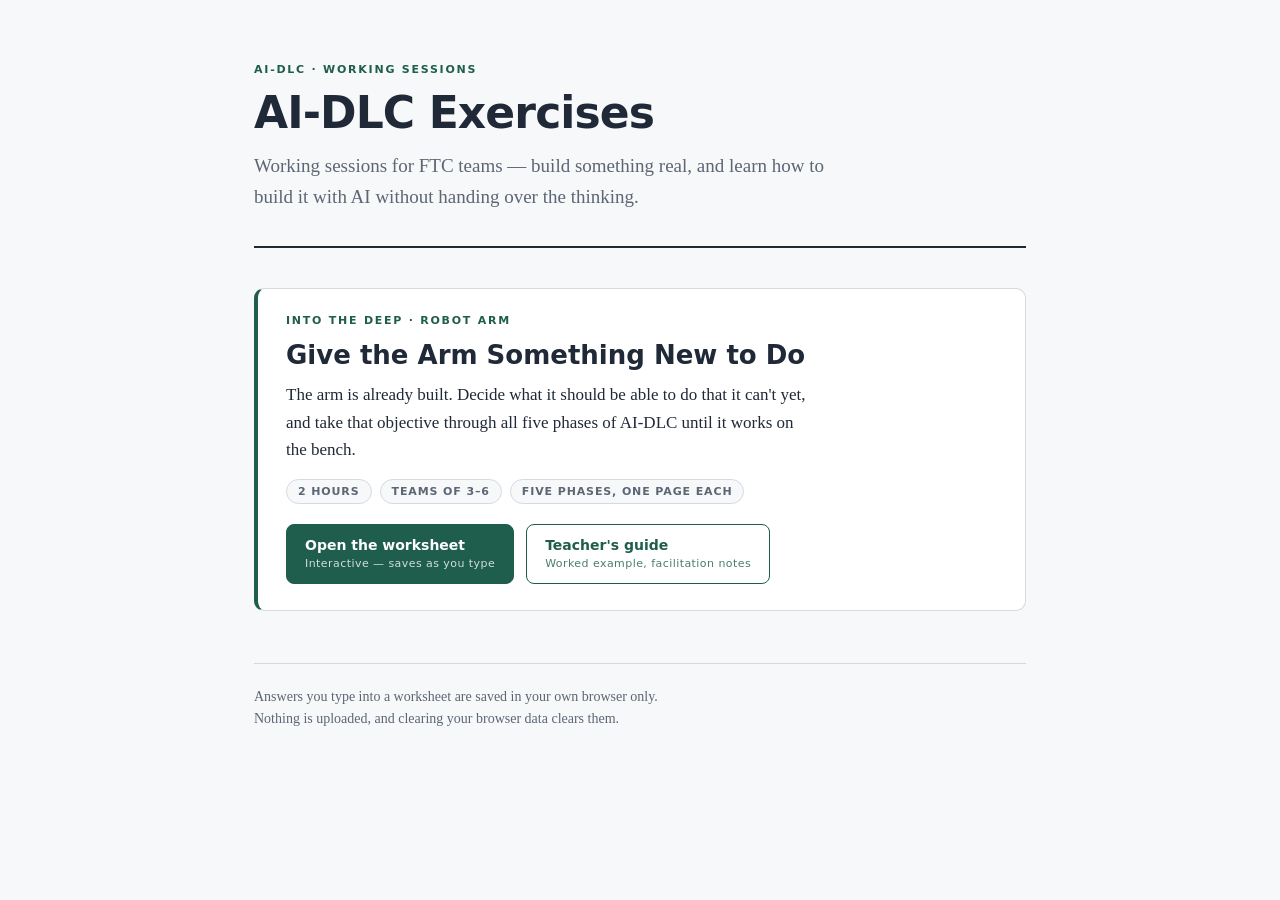
==== docs/index.html @ 49a31e33 "feat(site): interactive worksheets on GitHub Pages, with local autosave Adds docs/ — a static site G" ====
<!doctype html>
<html lang="en"><head>
<meta charset="utf-8">
<meta name="viewport" content="width=device-width,initial-scale=1">
<title>AI-DLC Exercises</title>
<meta name="description" content="Working sessions for FTC teams — build something real, and learn how to build it with AI without handing over the thinking.">
<style>
:root {
  --ink: #1f2937; --ink-soft: #5c6675; --rule: #d5dae1;
  --accent: #1f5d4c; --accent-soft: #eaf2ee; --paper: #fff; --wash: #f7f8f9;
}
* { box-sizing: border-box; }
body {
  margin: 0; background: var(--wash); color: var(--ink);
  font: 400 17px/1.6 Georgia, "Times New Roman", serif;
  -webkit-font-smoothing: antialiased;
}
.site { max-width: 820px; margin: 0 auto; padding: 64px 24px 80px; }

.eyebrow {
  display: block; font: 700 11px/1 "Trebuchet MS", system-ui, sans-serif;
  letter-spacing: .16em; text-transform: uppercase; color: var(--accent); margin-bottom: 14px;
}
.site-head { padding-bottom: 34px; border-bottom: 2px solid var(--ink); margin-bottom: 40px; }
.site-head h1 {
  margin: 0 0 14px; font: 700 44px/1.1 "Trebuchet MS", system-ui, sans-serif;
  letter-spacing: -.02em;
}
.tagline { margin: 0; font-size: 19px; color: var(--ink-soft); max-width: 60ch; }

.cards { list-style: none; margin: 0; padding: 0; display: grid; gap: 22px; }
.card {
  background: var(--paper); border: 1px solid var(--rule); border-left: 4px solid var(--accent);
  border-radius: 10px; padding: 26px 28px;
}
.card h2 { margin: 0 0 10px; font: 700 26px/1.2 "Trebuchet MS", system-ui, sans-serif; }
.blurb { margin: 0 0 16px; color: var(--ink); max-width: 62ch; }
.meta { margin: 0 0 20px; display: flex; flex-wrap: wrap; gap: 8px; }
.meta span {
  font: 600 11px/1 "Trebuchet MS", system-ui, sans-serif; letter-spacing: .08em; text-transform: uppercase;
  color: var(--ink-soft); background: var(--wash); border: 1px solid var(--rule);
  border-radius: 99px; padding: 6px 11px;
}

.links { display: flex; flex-wrap: wrap; gap: 12px; }
.btn {
  display: flex; flex-direction: column; gap: 3px; text-decoration: none;
  font: 700 14px/1.2 "Trebuchet MS", system-ui, sans-serif;
  padding: 12px 18px; border-radius: 8px; border: 1px solid var(--accent);
}
.btn small {
  font: 400 11px/1.3 "Trebuchet MS", system-ui, sans-serif;
  letter-spacing: .04em; opacity: .8;
}
.btn.primary { background: var(--accent); color: #fff; }
.btn.primary:hover { background: #17493b; }
.btn.secondary { background: var(--paper); color: var(--accent); }
.btn.secondary:hover { background: var(--accent-soft); }
.btn:focus-visible { outline: 2px solid var(--ink); outline-offset: 2px; }

.planned { margin-top: 44px; padding-top: 26px; border-top: 1px solid var(--rule); }
.planned h2 { margin: 0 0 12px; font: 700 15px/1 "Trebuchet MS", system-ui, sans-serif; letter-spacing: .1em; text-transform: uppercase; color: var(--ink-soft); }
.planned ul { margin: 0; padding-left: 20px; color: var(--ink-soft); }
.planned li { margin-bottom: 7px; }

.site-foot { margin-top: 52px; padding-top: 22px; border-top: 1px solid var(--rule); }
.site-foot p { margin: 0; font-size: 14px; color: var(--ink-soft); max-width: 62ch; }

@media (max-width: 620px) {
  .site { padding: 40px 18px 60px; }
  .site-head h1 { font-size: 33px; }
  .card { padding: 22px 20px; }
}
</style>

</head><body>
<main class="site">
  <header class="site-head">
    <span class="eyebrow">AI-DLC · working sessions</span>
    <h1>AI-DLC Exercises</h1>
    <p class="tagline">Working sessions for FTC teams — build something real, and learn how to build it with AI without handing over the thinking.</p>
  </header>
  <ul class="cards">
    <li class="card">
      <span class="eyebrow">Into The Deep · robot arm</span>
      <h2>Give the Arm Something New to Do</h2>
      <p class="blurb">The arm is already built. Decide what it should be able to do that it can't yet, and take that objective through all five phases of AI-DLC until it works on the bench.</p>
      <p class="meta"><span>2 hours</span><span>Teams of 3–6</span><span>Five phases, one page each</span></p>
      <div class="links">
        <a class="btn primary" href="worksheet-arm-bolt.html">Open the worksheet<small>Interactive — saves as you type</small></a>
        <a class="btn secondary" href="teachers-guide-arm-bolt.html">Teacher's guide<small>Worked example, facilitation notes</small></a>
      </div>
    </li>
  </ul>
  <footer class="site-foot"><p>Answers you type into a worksheet are saved in your own browser only. Nothing is uploaded, and clearing your browser data clears them.</p></footer>
</main>
</body></html>
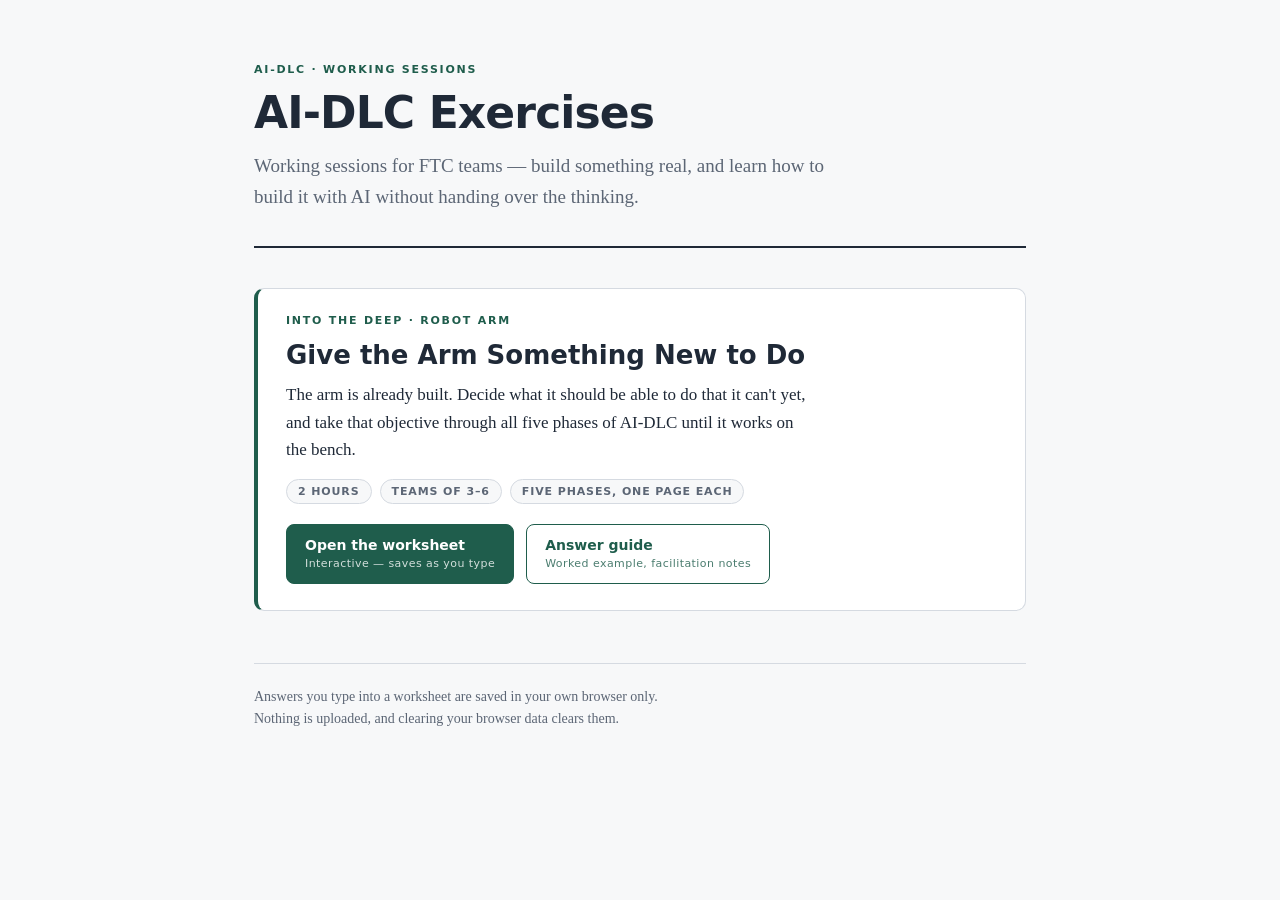
==== commit 7226e888: "feat(worksheet): name documents for what they are, restore the dial, widen the layout Both documents" ====
--- a/docs/index.html
+++ b/docs/index.html
@@ -88,7 +88,7 @@
       <p class="meta"><span>2 hours</span><span>Teams of 3–6</span><span>Five phases, one page each</span></p>
       <div class="links">
         <a class="btn primary" href="worksheet-arm-bolt.html">Open the worksheet<small>Interactive — saves as you type</small></a>
-        <a class="btn secondary" href="teachers-guide-arm-bolt.html">Teacher's guide<small>Worked example, facilitation notes</small></a>
+        <a class="btn secondary" href="answer-guide-arm-bolt.html">Answer guide<small>Worked example, facilitation notes</small></a>
       </div>
     </li>
   </ul>
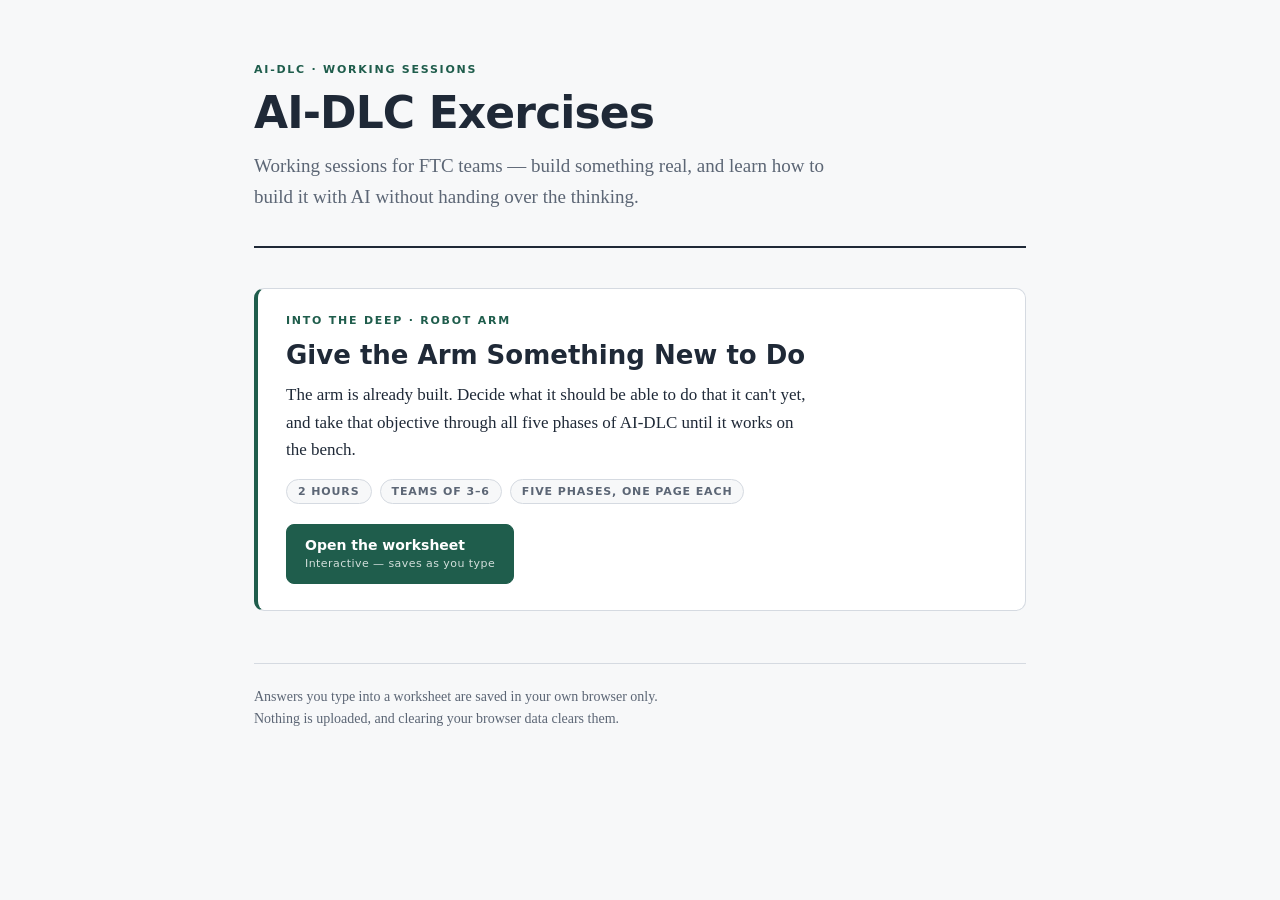
==== commit db992eec: "feat(worksheet): move prompt fixes to source, remove the answer guide Port the eight prompt-engineer" ====
--- a/docs/index.html
+++ b/docs/index.html
@@ -88,7 +88,6 @@
       <p class="meta"><span>2 hours</span><span>Teams of 3–6</span><span>Five phases, one page each</span></p>
       <div class="links">
         <a class="btn primary" href="worksheet-arm-bolt.html">Open the worksheet<small>Interactive — saves as you type</small></a>
-        <a class="btn secondary" href="answer-guide-arm-bolt.html">Answer guide<small>Worked example, facilitation notes</small></a>
       </div>
     </li>
   </ul>
